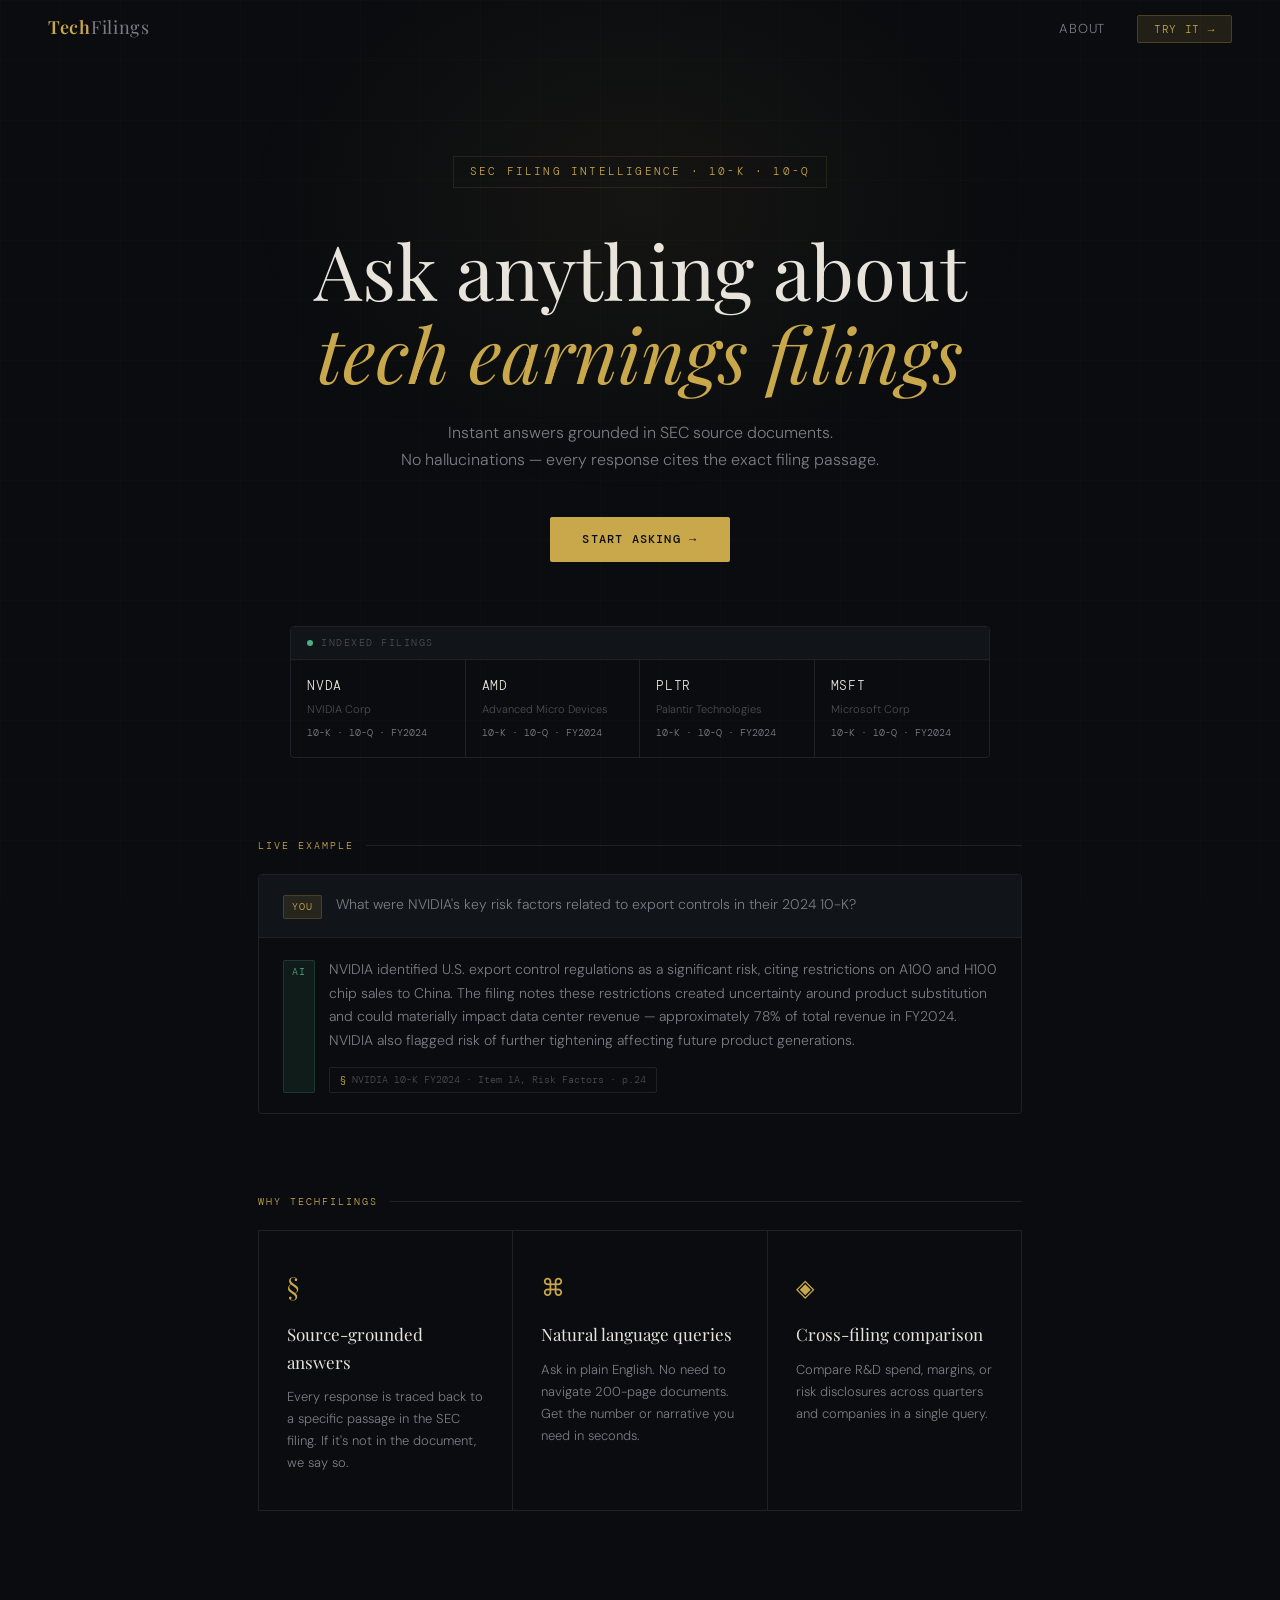
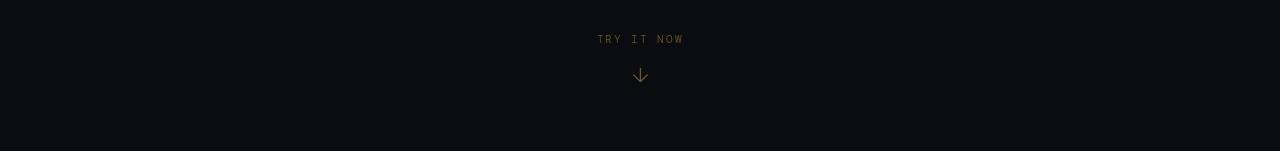
==== frontend/index.html @ a7a6d3b5 "recreate ui" ====
<!DOCTYPE html>
<html lang="en">
<head>
  <meta charset="UTF-8" />
  <meta name="viewport" content="width=device-width, initial-scale=1.0"/>
  <title>TechFilings — SEC Intelligence</title>
  <link rel="stylesheet" href="style.css" />
  <link href="https://fonts.googleapis.com/css2?family=Playfair+Display:ital,wght@0,400;0,600;1,400&family=DM+Mono:wght@300;400;500&family=DM+Sans:wght@300;400;500&display=swap" rel="stylesheet"/>
</head>
<body>

  <nav id="main-nav">
    <div class="logo">Tech<span>Filings</span></div>
    <ul class="nav-links">
      <li><a href="#about">About</a></li>
      <li><a href="chat.html" class="nav-cta">Try it →</a></li>
    </ul>
  </nav>

  <section id="about">

    <div class="hero">
      <div class="eyebrow">SEC Filing Intelligence · 10-K · 10-Q</div>
      <h1>Ask anything about<br/><em>tech earnings filings</em></h1>
      <p class="subtitle">Instant answers grounded in SEC source documents.<br/>No hallucinations — every response cites the exact filing passage.</p>
      <a href="chat.html" class="hero-cta">Start asking →</a>
    </div>

    <div class="ticker-bar">
      <div class="ticker-bar-header">
        <div class="live-dot"></div>
        <span class="ticker-bar-label">Indexed Filings</span>
      </div>
      <div class="ticker-bar-items">
        <div class="ticker-bar-item">
          <div class="tbs">NVDA</div>
          <div class="tbn">NVIDIA Corp</div>
          <div class="tbf">10-K · 10-Q · FY2024</div>
        </div>
        <div class="ticker-bar-item">
          <div class="tbs">AMD</div>
          <div class="tbn">Advanced Micro Devices</div>
          <div class="tbf">10-K · 10-Q · FY2024</div>
        </div>
        <div class="ticker-bar-item">
          <div class="tbs">PLTR</div>
          <div class="tbn">Palantir Technologies</div>
          <div class="tbf">10-K · 10-Q · FY2024</div>
        </div>
        <div class="ticker-bar-item">
          <div class="tbs">MSFT</div>
          <div class="tbn">Microsoft Corp</div>
          <div class="tbf">10-K · 10-Q · FY2024</div>
        </div>
      </div>
    </div>

    <div class="demo-section">
      <div class="section-label">Live example</div>
      <div class="demo-box">
        <div class="demo-query">
          <span class="demo-role role-user">You</span>
          <span class="demo-text">What were NVIDIA's key risk factors related to export controls in their 2024 10-K?</span>
        </div>
        <div class="demo-answer">
          <span class="demo-role role-ai">AI</span>
          <div>
            <p class="demo-text">NVIDIA identified U.S. export control regulations as a significant risk, citing restrictions on A100 and H100 chip sales to China. The filing notes these restrictions created uncertainty around product substitution and could materially impact data center revenue — approximately 78% of total revenue in FY2024. NVIDIA also flagged risk of further tightening affecting future product generations.</p>
            <div class="source-tag">NVIDIA 10-K FY2024 · Item 1A, Risk Factors · p.24</div>
          </div>
        </div>
      </div>
    </div>

    <div class="features-section">
      <div class="section-label">Why TechFilings</div>
      <div class="features-grid">
        <div class="feature-card">
          <div class="feature-icon">§</div>
          <div class="feature-title">Source-grounded answers</div>
          <p class="feature-desc">Every response is traced back to a specific passage in the SEC filing. If it's not in the document, we say so.</p>
        </div>
        <div class="feature-card">
          <div class="feature-icon">⌘</div>
          <div class="feature-title">Natural language queries</div>
          <p class="feature-desc">Ask in plain English. No need to navigate 200-page documents. Get the number or narrative you need in seconds.</p>
        </div>
        <div class="feature-card">
          <div class="feature-icon">◈</div>
          <div class="feature-title">Cross-filing comparison</div>
          <p class="feature-desc">Compare R&D spend, margins, or risk disclosures across quarters and companies in a single query.</p>
        </div>
      </div>
    </div>

    <div class="scroll-indicator" onclick="window.location.href='chat.html'">
      <span>Try it now</span>
      <div class="scroll-arrow">↓</div>
    </div>

  </section>

  <script>
    window.addEventListener("scroll", () => {
      const nav = document.getElementById("main-nav");
      nav.classList.toggle("scrolled", window.scrollY > 60);
    });
  </script>
</body>
</html>
---- frontend/style.css ----
@import url('https://fonts.googleapis.com/css2?family=Playfair+Display:ital,wght@0,400;0,600;1,400&family=DM+Mono:wght@300;400;500&family=DM+Sans:wght@300;400;500&display=swap');

/* ── Variables ─────────────────────────────────────────────────────────── */
:root {
  --bg:         #0a0c0f;
  --surface:    #111418;
  --surface2:   #0d0f13;
  --border:     #1e2228;
  --gold:       #c9a84c;
  --gold-light: #e8c97a;
  --gold-dim:   rgba(201,168,76,0.12);
  --text:       #e8e4dc;
  --text-muted: #7a7d85;
  --text-dim:   #4a4d55;
  --green:      #4caf82;
  --red:        #e05c5c;
  --nav-h:      56px;
}

/* ── Reset ─────────────────────────────────────────────────────────────── */
*, *::before, *::after { box-sizing: border-box; margin: 0; padding: 0; }

html { scroll-behavior: smooth; }

body {
  background: var(--bg);
  color: var(--text);
  font-family: 'DM Sans', sans-serif;
  font-weight: 300;
  font-size: 15px;
  line-height: 1.6;
  overflow-x: hidden;
}

/* Grid background */
body::before {
  content: '';
  position: fixed;
  inset: 0;
  background-image:
    linear-gradient(rgba(201,168,76,0.025) 1px, transparent 1px),
    linear-gradient(90deg, rgba(201,168,76,0.025) 1px, transparent 1px);
  background-size: 60px 60px;
  pointer-events: none;
  z-index: 0;
}

/* ── Nav ───────────────────────────────────────────────────────────────── */
nav {
  position: fixed;
  top: 0; left: 0; right: 0;
  height: var(--nav-h);
  z-index: 100;
  display: flex;
  align-items: center;
  justify-content: space-between;
  padding: 0 48px;
  border-bottom: 1px solid transparent;
  transition: background 0.3s, border-color 0.3s;
}

nav.scrolled {
  background: rgba(10,12,15,0.92);
  border-color: var(--border);
  backdrop-filter: blur(12px);
}

.logo {
  font-family: 'Playfair Display', serif;
  font-size: 18px;
  font-weight: 600;
  color: var(--gold);
  letter-spacing: 0.04em;
}
.logo span { color: var(--text-muted); font-weight: 400; }

.nav-links {
  display: flex;
  gap: 32px;
  list-style: none;
  align-items: center;
}
.nav-links a {
  color: var(--text-muted);
  text-decoration: none;
  font-size: 13px;
  letter-spacing: 0.06em;
  text-transform: uppercase;
  transition: color 0.2s;
}
.nav-links a:hover { color: var(--gold); }

.nav-cta {
  background: var(--gold-dim) !important;
  border: 1px solid rgba(201,168,76,0.25) !important;
  color: var(--gold) !important;
  padding: 6px 16px;
  border-radius: 2px;
  font-family: 'DM Mono', monospace !important;
  font-size: 11px !important;
}
.nav-cta:hover { background: rgba(201,168,76,0.2) !important; }

/* ══════════════════════════════════════════════════════════════════════════
   LANDING SECTION
══════════════════════════════════════════════════════════════════════════ */
#about {
  position: relative;
  z-index: 1;
  min-height: 100vh;
  padding-top: var(--nav-h);
}

#about::before {
  content: '';
  position: absolute;
  top: -100px; left: 50%;
  transform: translateX(-50%);
  width: 800px; height: 600px;
  background: radial-gradient(ellipse, rgba(201,168,76,0.06) 0%, transparent 70%);
  pointer-events: none;
}

/* ── Hero ──────────────────────────────────────────────────────────────── */
.hero {
  display: flex;
  flex-direction: column;
  align-items: center;
  text-align: center;
  padding: 100px 48px 64px;
  animation: fadeUp 0.7s ease both;
}

.eyebrow {
  font-family: 'DM Mono', monospace;
  font-size: 11px;
  letter-spacing: 0.2em;
  text-transform: uppercase;
  color: var(--gold);
  border: 1px solid var(--gold-dim);
  padding: 6px 16px;
  margin-bottom: 40px;
}

h1 {
  font-family: 'Playfair Display', serif;
  font-size: clamp(40px, 6vw, 76px);
  font-weight: 400;
  line-height: 1.1;
  color: var(--text);
  max-width: 760px;
  margin-bottom: 24px;
}
h1 em { font-style: italic; color: var(--gold); }

.subtitle {
  font-size: 16px;
  color: var(--text-muted);
  max-width: 500px;
  line-height: 1.7;
  margin-bottom: 44px;
}

.hero-cta {
  display: inline-block;
  background: var(--gold);
  color: #0a0c0f;
  text-decoration: none;
  padding: 13px 32px;
  font-family: 'DM Mono', monospace;
  font-size: 12px;
  font-weight: 500;
  letter-spacing: 0.1em;
  text-transform: uppercase;
  border-radius: 2px;
  transition: background 0.2s, transform 0.15s;
}
.hero-cta:hover { background: var(--gold-light); transform: translateY(-1px); }

/* ── Ticker bar ────────────────────────────────────────────────────────── */
.ticker-bar {
  max-width: 700px;
  margin: 0 auto 80px;
  border: 1px solid var(--border);
  border-radius: 4px;
  overflow: hidden;
  animation: fadeUp 0.7s 0.2s ease both;
}

.ticker-bar-header {
  background: var(--surface);
  border-bottom: 1px solid var(--border);
  padding: 8px 16px;
  display: flex;
  align-items: center;
  gap: 8px;
}

.live-dot {
  width: 6px; height: 6px;
  background: var(--green);
  border-radius: 50%;
  animation: pulse 2s infinite;
}

.ticker-bar-label {
  font-family: 'DM Mono', monospace;
  font-size: 10px;
  letter-spacing: 0.15em;
  text-transform: uppercase;
  color: var(--text-dim);
}

.ticker-bar-items {
  display: grid;
  grid-template-columns: repeat(4, 1fr);
}

.ticker-bar-item {
  padding: 16px;
  border-right: 1px solid var(--border);
  transition: background 0.2s;
}
.ticker-bar-item:last-child { border-right: none; }
.ticker-bar-item:hover { background: var(--surface); }

.tbs {
  font-family: 'DM Mono', monospace;
  font-size: 13px;
  color: var(--text);
  letter-spacing: 0.06em;
  margin-bottom: 4px;
}
.tbn { font-size: 11px; color: var(--text-dim); margin-bottom: 6px; }
.tbf { font-size: 10px; font-family: 'DM Mono', monospace; color: var(--text-muted); }

/* ── Demo section ──────────────────────────────────────────────────────── */
.demo-section {
  max-width: 860px;
  margin: 0 auto 80px;
  padding: 0 48px;
  animation: fadeUp 0.7s 0.3s ease both;
}

.section-label {
  font-family: 'DM Mono', monospace;
  font-size: 10px;
  letter-spacing: 0.2em;
  text-transform: uppercase;
  color: var(--gold);
  margin-bottom: 20px;
  display: flex;
  align-items: center;
  gap: 12px;
}
.section-label::after {
  content: '';
  flex: 1;
  height: 1px;
  background: var(--border);
}

.demo-box {
  border: 1px solid var(--border);
  border-radius: 4px;
  overflow: hidden;
}

.demo-query {
  background: var(--surface);
  border-bottom: 1px solid var(--border);
  padding: 18px 24px;
  display: flex;
  align-items: flex-start;
  gap: 14px;
}

.demo-answer {
  padding: 20px 24px;
  display: flex;
  gap: 14px;
}

.demo-role {
  font-family: 'DM Mono', monospace;
  font-size: 10px;
  letter-spacing: 0.1em;
  text-transform: uppercase;
  padding: 3px 8px;
  border-radius: 2px;
  white-space: nowrap;
  margin-top: 2px;
  flex-shrink: 0;
}

.role-user {
  background: var(--gold-dim);
  color: var(--gold);
  border: 1px solid rgba(201,168,76,0.2);
}

.role-ai {
  background: rgba(76,175,130,0.1);
  color: var(--green);
  border: 1px solid rgba(76,175,130,0.2);
}

.demo-text {
  font-size: 14px;
  color: var(--text-muted);
  line-height: 1.7;
}

.source-tag {
  display: inline-flex;
  align-items: center;
  gap: 6px;
  margin-top: 14px;
  font-family: 'DM Mono', monospace;
  font-size: 10px;
  color: var(--text-dim);
  border: 1px solid var(--border);
  padding: 4px 10px;
  border-radius: 2px;
}
.source-tag::before { content: '§'; color: var(--gold); }

/* ── Features ──────────────────────────────────────────────────────────── */
.features-section {
  max-width: 860px;
  margin: 0 auto 80px;
  padding: 0 48px;
  animation: fadeUp 0.7s 0.4s ease both;
}

.features-grid {
  display: grid;
  grid-template-columns: repeat(3, 1fr);
  gap: 1px;
  background: var(--border);
  border: 1px solid var(--border);
}

.feature-card {
  background: var(--bg);
  padding: 36px 28px;
  transition: background 0.2s;
}
.feature-card:hover { background: var(--surface); }

.feature-icon {
  font-family: 'Playfair Display', serif;
  font-size: 24px;
  color: var(--gold);
  margin-bottom: 16px;
}

.feature-title {
  font-family: 'Playfair Display', serif;
  font-size: 17px;
  font-weight: 400;
  color: var(--text);
  margin-bottom: 10px;
}

.feature-desc {
  font-size: 13px;
  color: var(--text-muted);
  line-height: 1.7;
}

/* ── Scroll indicator ──────────────────────────────────────────────────── */
.scroll-indicator {
  display: flex;
  flex-direction: column;
  align-items: center;
  gap: 10px;
  padding: 40px 0 60px;
  cursor: pointer;
  opacity: 0.5;
  transition: opacity 0.2s;
}
.scroll-indicator:hover { opacity: 1; }

.scroll-indicator span {
  font-family: 'DM Mono', monospace;
  font-size: 11px;
  letter-spacing: 0.15em;
  text-transform: uppercase;
  color: var(--gold);
}

.scroll-arrow {
  font-size: 20px;
  color: var(--gold);
  animation: bounce 2s infinite;
}

/* ══════════════════════════════════════════════════════════════════════════
   CHAT PAGE (chat.html)
══════════════════════════════════════════════════════════════════════════ */

body.chat-page {
  height: 100vh;
  overflow: hidden;
  display: flex;
  flex-direction: column;
}

.chat-page-layout {
  display: flex;
  flex: 1;
  height: calc(100vh - var(--nav-h));
  margin-top: var(--nav-h);
  overflow: hidden;
  position: relative;
  z-index: 1;
}

/* ── Sidebar ───────────────────────────────────────────────────────────── */
.sidebar {
  width: 220px;
  flex-shrink: 0;
  border-right: 1px solid var(--border);
  background: var(--surface2);
  padding: 28px 20px;
  overflow-y: auto;
}

.sidebar-label {
  font-family: 'DM Mono', monospace;
  font-size: 11px;
  letter-spacing: 0.12em;
  text-transform: uppercase;
  color: var(--text-muted);
  margin-bottom: 12px;
}

.ticker-list, .filing-list { list-style: none; margin-bottom: 8px; }

.ticker-item {
  display: flex;
  align-items: center;
  gap: 10px;
  padding: 8px 10px;
  border-radius: 3px;
  transition: background 0.15s;
}
.ticker-item:hover { background: var(--border); }

.ticker-sym {
  font-family: 'DM Mono', monospace;
  font-size: 13px;
  color: var(--text);
  min-width: 36px;
}
.ticker-name { font-size: 12px; color: var(--text-muted); }

.filing-list li {
  font-family: 'DM Mono', monospace;
  font-size: 12px;
  color: var(--text-muted);
  padding: 5px 10px;
}

.sidebar-divider { height: 1px; background: var(--border); margin: 20px 0; }
.sidebar-note { font-size: 12px; color: var(--text-muted); line-height: 1.6; padding: 0 4px; }

/* ── Chat area ─────────────────────────────────────────────────────────── */
.chat-area {
  flex: 1;
  display: flex;
  flex-direction: column;
  overflow: hidden;
  min-height: 0;
}

#chat-container {
  flex: 1;
  overflow-y: auto;
  padding: 32px 48px 16px;
  scroll-behavior: smooth;
  min-height: 0;
}

#chat-container::-webkit-scrollbar { width: 4px; }
#chat-container::-webkit-scrollbar-track { background: transparent; }
#chat-container::-webkit-scrollbar-thumb { background: var(--border); border-radius: 2px; }
#chat-container::-webkit-scrollbar-thumb:hover { background: var(--gold); }

/* ── Empty state ───────────────────────────────────────────────────────── */
.empty-state {
  display: flex;
  flex-direction: column;
  align-items: center;
  justify-content: center;
  height: 100%;
  padding-bottom: 80px;
  text-align: center;
}

.empty-icon {
  font-family: 'Playfair Display', serif;
  font-size: 48px;
  color: var(--gold);
  opacity: 0.3;
  margin-bottom: 16px;
}

.empty-title {
  font-family: 'Playfair Display', serif;
  font-size: 22px;
  font-weight: 400;
  color: var(--text-muted);
  margin-bottom: 28px;
}

.example-pills {
  display: flex;
  flex-wrap: wrap;
  gap: 8px;
  justify-content: center;
  max-width: 560px;
}

.pill {
  background: none;
  border: 1px solid var(--border);
  color: var(--text-muted);
  padding: 7px 14px;
  font-size: 12px;
  font-family: 'DM Mono', monospace;
  border-radius: 2px;
  cursor: pointer;
  transition: all 0.2s;
}
.pill:hover { border-color: var(--gold-dim); color: var(--gold); background: var(--gold-dim); }

/* ── Messages ──────────────────────────────────────────────────────────── */
.message { margin-bottom: 28px; animation: fadeUp 0.3s ease both; }

.message-user { display: flex; justify-content: flex-end; }

.bubble-user {
  background: var(--surface);
  border: 1px solid var(--border);
  border-radius: 12px 12px 2px 12px;
  padding: 12px 16px;
  max-width: 65%;
  font-size: 14px;
  color: var(--text);
  line-height: 1.6;
}

.answer-text {
  font-size: 14px;
  color: var(--text-muted);
  line-height: 1.8;
  margin-bottom: 4px;
}
.answer-text strong { color: var(--text); font-weight: 500; }
.answer-text code {
  font-family: 'DM Mono', monospace;
  font-size: 12px;
  background: var(--surface);
  border: 1px solid var(--border);
  padding: 1px 5px;
  border-radius: 3px;
  color: var(--gold);
}

.bubble.loading { display: flex; align-items: center; gap: 6px; padding: 16px 0; }
.dot { width: 5px; height: 5px; background: var(--text-dim); border-radius: 50%; animation: blink 1.2s infinite; }
.dot:nth-child(2) { animation-delay: 0.2s; }
.dot:nth-child(3) { animation-delay: 0.4s; }

.message-error .error-text { font-size: 13px; color: var(--red); font-family: 'DM Mono', monospace; }

/* ── Citations ─────────────────────────────────────────────────────────── */
.citations { margin-top: 20px; border-top: 1px solid var(--border); padding-top: 16px; }

.citations-header {
  font-family: 'DM Mono', monospace;
  font-size: 10px;
  letter-spacing: 0.18em;
  text-transform: uppercase;
  color: var(--text-dim);
  margin-bottom: 10px;
}

.citation-item {
  border: 1px solid var(--border);
  border-radius: 3px;
  margin-bottom: 6px;
  overflow: hidden;
  transition: border-color 0.2s;
}
.citation-item:hover { border-color: var(--gold-dim); }

.citation-label {
  font-family: 'DM Mono', monospace;
  font-size: 11px;
  color: var(--gold);
  padding: 8px 12px;
  background: var(--surface2);
  border-bottom: 1px solid var(--border);
  cursor: pointer;
  letter-spacing: 0.04em;
}
.citation-label::before { content: '▸ '; color: var(--text-dim); font-size: 9px; }
.citation-item.open .citation-label::before { content: '▾ '; }

.citation-body {
  font-size: 12px;
  color: var(--text-dim);
  padding: 10px 12px;
  line-height: 1.65;
  font-family: 'DM Mono', monospace;
  font-weight: 300;
  display: none;
}
.citation-item.open .citation-body { display: block; }

/* ── Input bar ─────────────────────────────────────────────────────────── */
.input-bar {
  padding: 16px 48px 24px;
  background: linear-gradient(transparent, var(--bg) 30%);
  flex-shrink: 0;
}

.input-wrap {
  display: flex;
  align-items: flex-end;
  gap: 10px;
  background: var(--surface);
  border: 1px solid var(--border);
  border-radius: 6px;
  padding: 10px 12px 10px 16px;
  transition: border-color 0.2s, box-shadow 0.2s;
}
.input-wrap:focus-within {
  border-color: var(--gold);
  box-shadow: 0 0 0 3px rgba(201,168,76,0.07);
}

#query-input {
  flex: 1;
  background: none;
  border: none;
  outline: none;
  resize: none;
  font-family: 'DM Sans', sans-serif;
  font-size: 14px;
  font-weight: 300;
  color: var(--text);
  line-height: 1.5;
  max-height: 160px;
  overflow-y: auto;
  caret-color: var(--gold);
}
#query-input::placeholder { color: var(--text-dim); }

#send-btn {
  width: 34px; height: 34px;
  flex-shrink: 0;
  background: var(--gold);
  border: none;
  border-radius: 3px;
  color: #0a0c0f;
  cursor: pointer;
  display: flex;
  align-items: center;
  justify-content: center;
  transition: background 0.2s, transform 0.15s;
}
#send-btn:hover { background: var(--gold-light); transform: scale(1.05); }
#send-btn:disabled { background: var(--border); color: var(--text-dim); cursor: not-allowed; transform: none; }

.input-hint {
  font-family: 'DM Mono', monospace;
  font-size: 11px;
  color: var(--text-muted);
  text-align: right;
  margin-top: 6px;
  letter-spacing: 0.05em;
}

/* ── Cookie banner ─────────────────────────────────────────────────────── */
.cookie-banner {
  position: fixed;
  bottom: 24px; left: 50%;
  transform: translateX(-50%);
  z-index: 200;
  background: var(--surface);
  border: 1px solid var(--border);
  border-radius: 4px;
  padding: 16px 20px;
  display: flex;
  align-items: center;
  gap: 20px;
  max-width: 580px;
  width: calc(100% - 48px);
  box-shadow: 0 8px 40px rgba(0,0,0,0.5);
  animation: slideUp 0.4s ease both;
}

.cookie-text { font-size: 12px; color: var(--text-muted); line-height: 1.5; flex: 1; }
.cookie-text strong { color: var(--text); font-weight: 400; }
.cookie-actions { display: flex; gap: 8px; flex-shrink: 0; }

/* ── Feedback overlay ──────────────────────────────────────────────────── */
.overlay {
  position: fixed;
  inset: 0;
  z-index: 300;
  background: rgba(10,12,15,0.85);
  backdrop-filter: blur(6px);
  display: flex;
  align-items: center;
  justify-content: center;
}
.overlay.hidden { display: none; }

.feedback-modal {
  background: var(--surface);
  border: 1px solid var(--border);
  border-left: 3px solid var(--gold);
  border-radius: 4px;
  padding: 36px 40px;
  max-width: 520px;
  width: calc(100% - 48px);
  animation: fadeUp 0.3s ease both;
}

.feedback-eyebrow {
  font-family: 'DM Mono', monospace;
  font-size: 10px;
  letter-spacing: 0.18em;
  text-transform: uppercase;
  color: var(--gold);
  margin-bottom: 10px;
}

.feedback-title {
  font-family: 'Playfair Display', serif;
  font-size: 20px;
  font-weight: 400;
  color: var(--text);
  margin-bottom: 8px;
}

.feedback-subtitle {
  font-size: 13px;
  color: var(--text-muted);
  margin-bottom: 20px;
  line-height: 1.6;
}

#feedback-input {
  width: 100%;
  background: var(--bg);
  border: 1px solid var(--border);
  border-radius: 4px;
  color: var(--text);
  font-family: 'DM Sans', sans-serif;
  font-size: 13px;
  font-weight: 300;
  padding: 12px 14px;
  resize: none;
  outline: none;
  transition: border-color 0.2s;
  caret-color: var(--gold);
}
#feedback-input:focus { border-color: var(--gold); }
#feedback-input::placeholder { color: var(--text-dim); }

.word-counter { font-family: 'DM Mono', monospace; font-size: 11px; margin: 8px 0 16px; min-height: 16px; }
.word-counter.pending { color: var(--gold); }
.word-counter.ready   { color: var(--green); }

/* ── Buttons ───────────────────────────────────────────────────────────── */
.btn-gold {
  background: var(--gold);
  color: #0a0c0f;
  border: none;
  border-radius: 3px;
  padding: 9px 18px;
  font-family: 'DM Mono', monospace;
  font-size: 11px;
  font-weight: 500;
  letter-spacing: 0.08em;
  text-transform: uppercase;
  cursor: pointer;
  transition: background 0.2s;
  white-space: nowrap;
}
.btn-gold:hover:not(:disabled) { background: var(--gold-light); }
.btn-gold:disabled { background: var(--border); color: var(--text-dim); cursor: not-allowed; }

.btn-ghost {
  background: none;
  border: 1px solid var(--border);
  color: var(--text-muted);
  border-radius: 3px;
  padding: 8px 14px;
  font-family: 'DM Mono', monospace;
  font-size: 11px;
  letter-spacing: 0.08em;
  text-transform: uppercase;
  cursor: pointer;
  transition: all 0.2s;
  white-space: nowrap;
}
.btn-ghost:hover { border-color: var(--text-muted); }

/* ── Utilities ─────────────────────────────────────────────────────────── */
.hidden { display: none !important; }

/* ── Animations ────────────────────────────────────────────────────────── */
@keyframes fadeUp {
  from { opacity: 0; transform: translateY(12px); }
  to   { opacity: 1; transform: translateY(0); }
}
@keyframes slideUp {
  from { opacity: 0; transform: translate(-50%, 16px); }
  to   { opacity: 1; transform: translate(-50%, 0); }
}
@keyframes blink {
  0%, 80%, 100% { opacity: 0.2; transform: scale(1); }
  40%           { opacity: 1;   transform: scale(1.3); }
}
@keyframes pulse {
  0%, 100% { opacity: 1; }
  50%       { opacity: 0.3; }
}
@keyframes bounce {
  0%, 100% { transform: translateY(0); }
  50%       { transform: translateY(6px); }
}
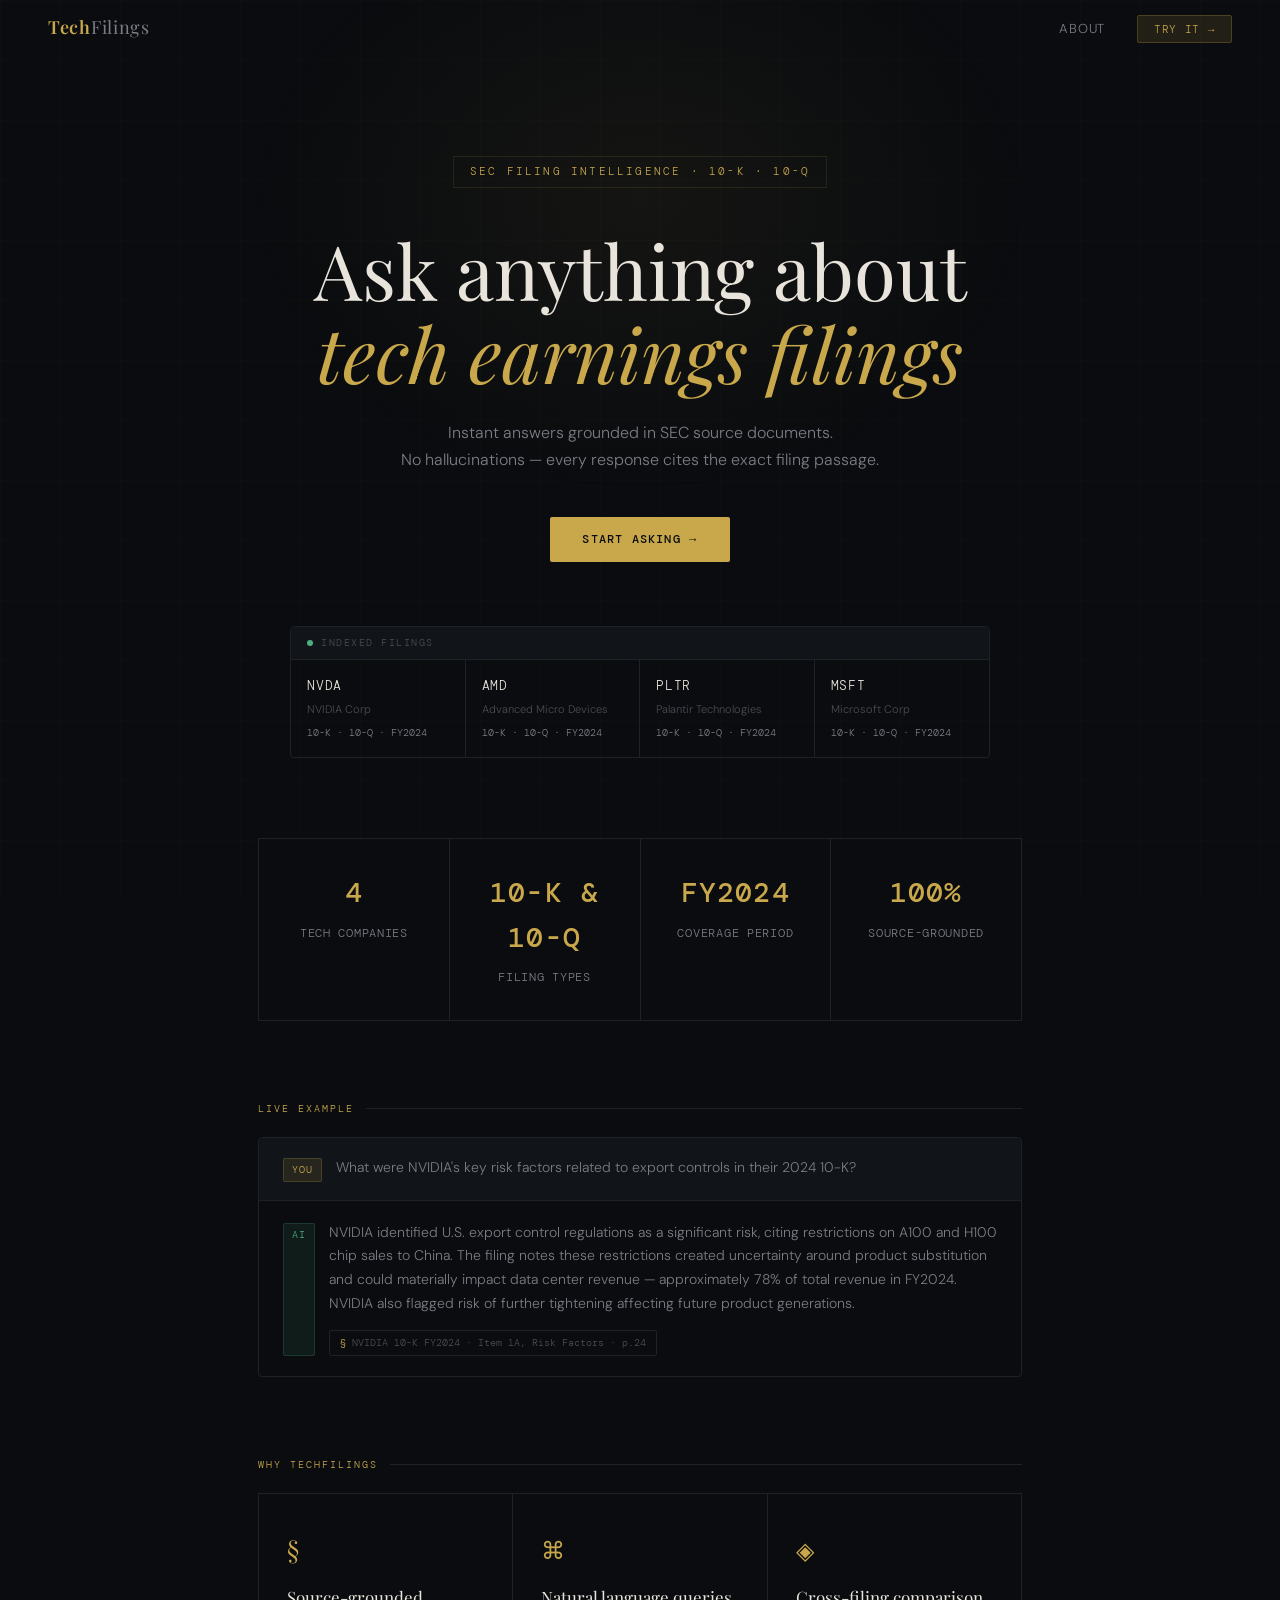
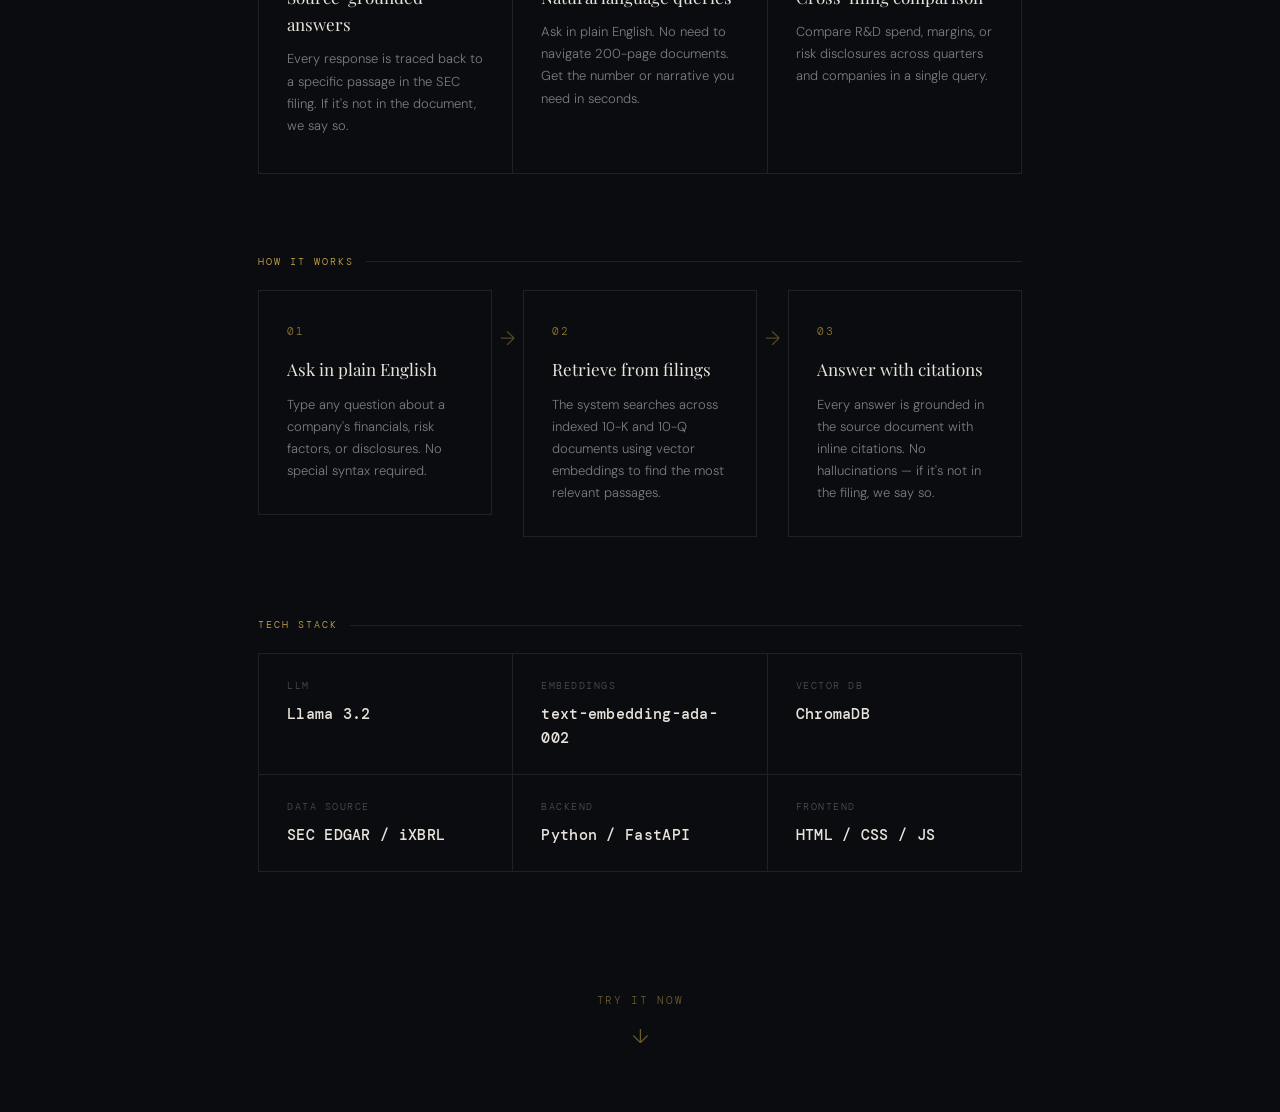
==== commit c858fe22: "save feedback and queries from user" ====
--- a/frontend/index.html
+++ b/frontend/index.html
@@ -19,6 +19,7 @@
 
   <section id="about">
 
+    <!-- Hero -->
     <div class="hero">
       <div class="eyebrow">SEC Filing Intelligence · 10-K · 10-Q</div>
       <h1>Ask anything about<br/><em>tech earnings filings</em></h1>
@@ -26,6 +27,7 @@
       <a href="chat.html" class="hero-cta">Start asking →</a>
     </div>
 
+    <!-- Ticker bar -->
     <div class="ticker-bar">
       <div class="ticker-bar-header">
         <div class="live-dot"></div>
@@ -55,6 +57,29 @@
       </div>
     </div>
 
+    <!-- Stats -->
+    <div class="stats-section">
+      <div class="stats-grid">
+        <div class="stat-card">
+          <div class="stat-number">4</div>
+          <div class="stat-label">Tech Companies</div>
+        </div>
+        <div class="stat-card">
+          <div class="stat-number">10-K & 10-Q</div>
+          <div class="stat-label">Filing Types</div>
+        </div>
+        <div class="stat-card">
+          <div class="stat-number">FY2024</div>
+          <div class="stat-label">Coverage Period</div>
+        </div>
+        <div class="stat-card">
+          <div class="stat-number">100%</div>
+          <div class="stat-label">Source-Grounded</div>
+        </div>
+      </div>
+    </div>
+
+    <!-- Demo -->
     <div class="demo-section">
       <div class="section-label">Live example</div>
       <div class="demo-box">
@@ -72,6 +97,7 @@
       </div>
     </div>
 
+    <!-- Features -->
     <div class="features-section">
       <div class="section-label">Why TechFilings</div>
       <div class="features-grid">
@@ -93,6 +119,67 @@
       </div>
     </div>
 
+    <!-- How it works -->
+    <div class="how-section">
+      <div class="section-label">How it works</div>
+      <div class="how-steps">
+        <div class="how-step">
+          <div class="how-number">01</div>
+          <div class="how-content">
+            <div class="how-title">Ask in plain English</div>
+            <p class="how-desc">Type any question about a company's financials, risk factors, or disclosures. No special syntax required.</p>
+          </div>
+        </div>
+        <div class="how-connector">→</div>
+        <div class="how-step">
+          <div class="how-number">02</div>
+          <div class="how-content">
+            <div class="how-title">Retrieve from filings</div>
+            <p class="how-desc">The system searches across indexed 10-K and 10-Q documents using vector embeddings to find the most relevant passages.</p>
+          </div>
+        </div>
+        <div class="how-connector">→</div>
+        <div class="how-step">
+          <div class="how-number">03</div>
+          <div class="how-content">
+            <div class="how-title">Answer with citations</div>
+            <p class="how-desc">Every answer is grounded in the source document with inline citations. No hallucinations — if it's not in the filing, we say so.</p>
+          </div>
+        </div>
+      </div>
+    </div>
+
+    <!-- Tech Stack -->
+    <div class="tech-section">
+      <div class="section-label">Tech Stack</div>
+      <div class="tech-grid">
+        <div class="tech-card">
+          <div class="tech-category">LLM</div>
+          <div class="tech-value">Llama 3.2</div>
+        </div>
+        <div class="tech-card">
+          <div class="tech-category">Embeddings</div>
+          <div class="tech-value">text-embedding-ada-002</div>
+        </div>
+        <div class="tech-card">
+          <div class="tech-category">Vector DB</div>
+          <div class="tech-value">ChromaDB</div>
+        </div>
+        <div class="tech-card">
+          <div class="tech-category">Data Source</div>
+          <div class="tech-value">SEC EDGAR / iXBRL</div>
+        </div>
+        <div class="tech-card">
+          <div class="tech-category">Backend</div>
+          <div class="tech-value">Python / FastAPI</div>
+        </div>
+        <div class="tech-card">
+          <div class="tech-category">Frontend</div>
+          <div class="tech-value">HTML / CSS / JS</div>
+        </div>
+      </div>
+    </div>
+
     <div class="scroll-indicator" onclick="window.location.href='chat.html'">
       <span>Try it now</span>
       <div class="scroll-arrow">↓</div>
--- a/frontend/style.css
+++ b/frontend/style.css
@@ -836,4 +836,138 @@
 @keyframes bounce {
   0%, 100% { transform: translateY(0); }
   50%       { transform: translateY(6px); }
+}
+/* ── Stats section ─────────────────────────────────────────────────────── */
+.stats-section {
+  max-width: 860px;
+  margin: 0 auto 80px;
+  padding: 0 48px;
+  animation: fadeUp 0.7s 0.25s ease both;
+}
+
+.stats-grid {
+  display: grid;
+  grid-template-columns: repeat(4, 1fr);
+  gap: 1px;
+  background: var(--border);
+  border: 1px solid var(--border);
+}
+
+.stat-card {
+  background: var(--bg);
+  padding: 32px 24px;
+  text-align: center;
+  transition: background 0.2s;
+}
+.stat-card:hover { background: var(--surface); }
+
+.stat-number {
+  font-family: 'DM Mono', monospace;
+  font-size: 28px;
+  font-weight: 500;
+  color: var(--gold);
+  letter-spacing: 0.04em;
+  margin-bottom: 8px;
+}
+
+.stat-label {
+  font-size: 12px;
+  color: var(--text-muted);
+  letter-spacing: 0.06em;
+  text-transform: uppercase;
+  font-family: 'DM Mono', monospace;
+}
+
+/* ── How it works ──────────────────────────────────────────────────────── */
+.how-section {
+  max-width: 860px;
+  margin: 0 auto 80px;
+  padding: 0 48px;
+  animation: fadeUp 0.7s 0.45s ease both;
+}
+
+.how-steps {
+  display: flex;
+  align-items: flex-start;
+}
+
+.how-step {
+  flex: 1;
+  border: 1px solid var(--border);
+  padding: 32px 28px;
+  background: var(--bg);
+  transition: background 0.2s;
+}
+.how-step:hover { background: var(--surface); }
+
+.how-connector {
+  font-size: 20px;
+  color: var(--gold);
+  opacity: 0.4;
+  padding: 0 8px;
+  margin-top: 32px;
+  flex-shrink: 0;
+}
+
+.how-number {
+  font-family: 'DM Mono', monospace;
+  font-size: 11px;
+  color: var(--gold);
+  letter-spacing: 0.2em;
+  margin-bottom: 16px;
+  opacity: 0.7;
+}
+
+.how-title {
+  font-family: 'Playfair Display', serif;
+  font-size: 17px;
+  font-weight: 400;
+  color: var(--text);
+  margin-bottom: 10px;
+}
+
+.how-desc {
+  font-size: 13px;
+  color: var(--text-muted);
+  line-height: 1.7;
+}
+
+/* ── Tech stack ────────────────────────────────────────────────────────── */
+.tech-section {
+  max-width: 860px;
+  margin: 0 auto 80px;
+  padding: 0 48px;
+  animation: fadeUp 0.7s 0.5s ease both;
+}
+
+.tech-grid {
+  display: grid;
+  grid-template-columns: repeat(3, 1fr);
+  gap: 1px;
+  background: var(--border);
+  border: 1px solid var(--border);
+}
+
+.tech-card {
+  background: var(--bg);
+  padding: 24px 28px;
+  transition: background 0.2s;
+}
+.tech-card:hover { background: var(--surface); }
+
+.tech-category {
+  font-family: 'DM Mono', monospace;
+  font-size: 10px;
+  letter-spacing: 0.15em;
+  text-transform: uppercase;
+  color: var(--text-dim);
+  margin-bottom: 8px;
+}
+
+.tech-value {
+  font-family: 'DM Mono', monospace;
+  font-size: 15px;
+  font-weight: 500;
+  color: var(--text);
+  letter-spacing: 0.02em;
 }
